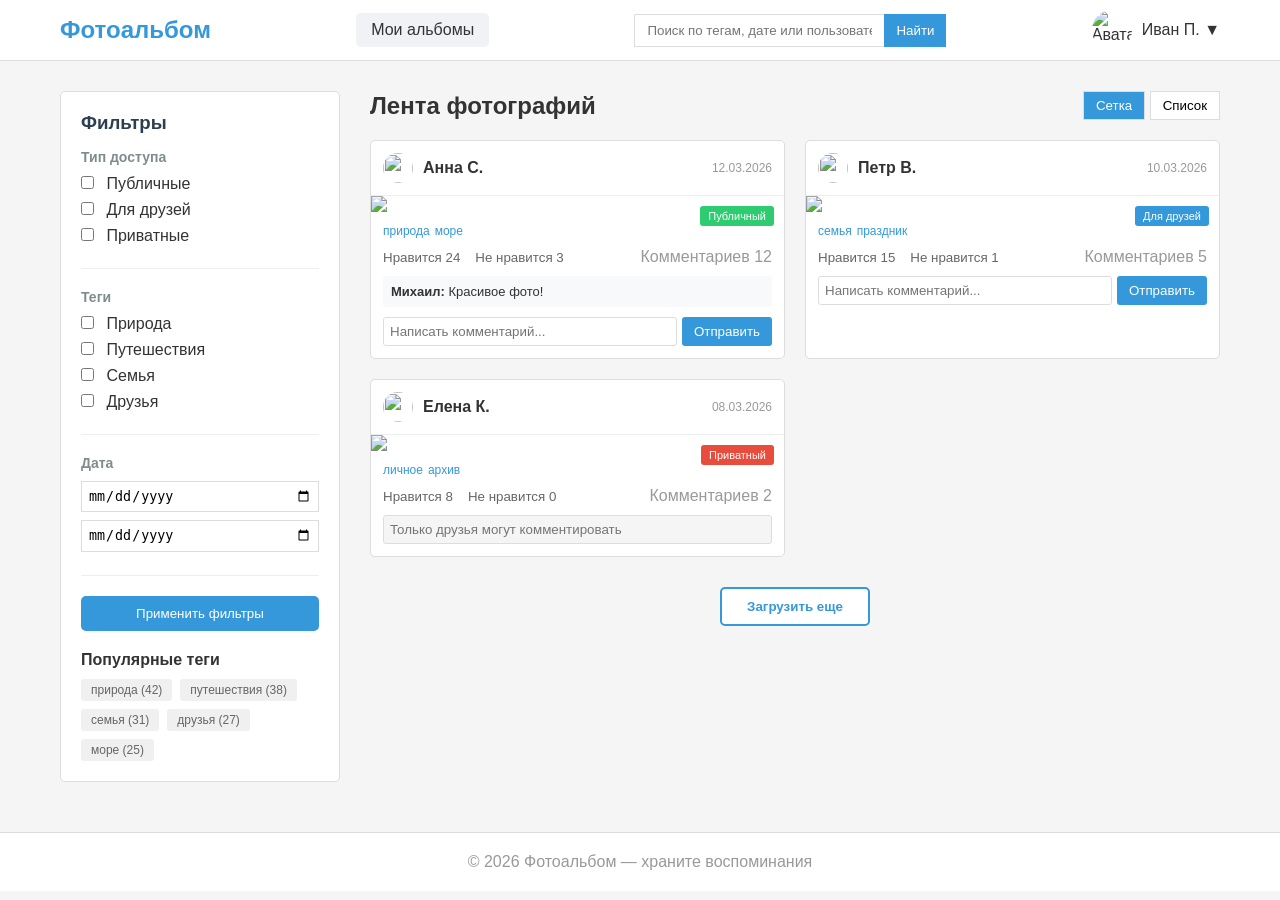
==== src/main/resources/static/index.html @ cc24c9ad "проверить работоспособность sql, донастроить и можно начать полировку" ====
<!DOCTYPE html>
<html lang="ru">
<head>
    <meta charset="UTF-8">
    <meta name="viewport" content="width=device-width, initial-scale=1.0">
    <title>Фотоальбом - Главная</title>
    <link rel="stylesheet" href="style.css">
</head>
<body>
    <header class="header">
        <div class="container header-container">
            <div class="logo">Фотоальбом</div>
            <div class="albums-nav-btn">Мои альбомы</div>
            <div class="search-container">
                <form class="search-form">
                    <input type="text" placeholder="Поиск по тегам, дате или пользователю...">
                    <button>Найти</button>
                </form>
            </div>
            <div class="profile-menu">
                <div class="profile-icon">
                    <img src="https://via.placeholder.com/40" alt="Аватар">
                    <span>Иван П. ▼</span>
                </div>
            </div>
        </div>
    </header>

    <main class="container main-content">
        <aside class="sidebar">
            <div class="filter-section">
                <h3>Фильтры</h3>
                <div class="filter-group">
                    <h4>Тип доступа</h4>
                    <label><input type="checkbox"> Публичные</label>
                    <label><input type="checkbox"> Для друзей</label>
                    <label><input type="checkbox"> Приватные</label>
                </div>
                <div class="filter-group">
                    <h4>Теги</h4>
                    <label><input type="checkbox"> Природа</label>
                    <label><input type="checkbox"> Путешествия</label>
                    <label><input type="checkbox"> Семья</label>
                    <label><input type="checkbox"> Друзья</label>
                </div>
                <div class="filter-group">
                    <h4>Дата</h4>
                    <input type="date" placeholder="От">
                    <input type="date" placeholder="До">
                </div>
                <button class="apply-filters">Применить фильтры</button>
            </div>
            <div class="popular-tags">
                <h4>Популярные теги</h4>
                <div class="tags-cloud">
                    <a href="#" class="tag">природа (42)</a>
                    <a href="#" class="tag">путешествия (38)</a>
                    <a href="#" class="tag">семья (31)</a>
                    <a href="#" class="tag">друзья (27)</a>
                    <a href="#" class="tag">море (25)</a>
                </div>
            </div>
        </aside>

        <section class="feed">
            <div class="feed-header">
                <h2>Лента фотографий</h2>
                <div class="view-toggle">
                    <button class="active">Сетка</button>
                    <button>Список</button>
                </div>
            </div>
            <div class="photo-grid">
                <div class="photo-card">
                    <div class="photo-header">
                        <img src="https://via.placeholder.com/30" class="author-avatar">
                        <span class="author-name">Анна С.</span>
                        <span class="photo-date">12.03.2026</span>
                    </div>
                    <div class="photo-image">
                        <img src="https://via.placeholder.com/300x200">
                        <span class="access-badge public">Публичный</span>
                    </div>
                    <div class="photo-info">
                        <div class="tags">
                            <a href="#" class="tag">природа</a>
                            <a href="#" class="tag">море</a>
                        </div>
                        <div class="photo-stats">
                            <div class="rating">
                                <button class="like-btn">Нравится 24</button>
                                <button class="dislike-btn">Не нравится 3</button>
                            </div>
                            <div class="comments-count">Комментариев 12</div>
                        </div>
                        <div class="photo-comment">
                            <span class="comment-author">Михаил:</span>
                            <span class="comment-text">Красивое фото!</span>
                        </div>
                        <div class="add-comment">
                            <input type="text" placeholder="Написать комментарий...">
                            <button>Отправить</button>
                        </div>
                    </div>
                </div>
                <div class="photo-card">
                    <div class="photo-header">
                        <img src="https://via.placeholder.com/30" class="author-avatar">
                        <span class="author-name">Петр В.</span>
                        <span class="photo-date">10.03.2026</span>
                    </div>
                    <div class="photo-image">
                        <img src="https://via.placeholder.com/300x200">
                        <span class="access-badge friends">Для друзей</span>
                    </div>
                    <div class="photo-info">
                        <div class="tags">
                            <a href="#" class="tag">семья</a>
                            <a href="#" class="tag">праздник</a>
                        </div>
                        <div class="photo-stats">
                            <div class="rating">
                                <button class="like-btn">Нравится 15</button>
                                <button class="dislike-btn">Не нравится 1</button>
                            </div>
                            <div class="comments-count">Комментариев 5</div>
                        </div>
                        <div class="add-comment">
                            <input type="text" placeholder="Написать комментарий...">
                            <button>Отправить</button>
                        </div>
                    </div>
                </div>
                <div class="photo-card">
                    <div class="photo-header">
                        <img src="https://via.placeholder.com/30" class="author-avatar">
                        <span class="author-name">Елена К.</span>
                        <span class="photo-date">08.03.2026</span>
                    </div>
                    <div class="photo-image">
                        <img src="https://via.placeholder.com/300x200">
                        <span class="access-badge private">Приватный</span>
                    </div>
                    <div class="photo-info">
                        <div class="tags">
                            <a href="#" class="tag">личное</a>
                            <a href="#" class="tag">архив</a>
                        </div>
                        <div class="photo-stats">
                            <div class="rating">
                                <button class="like-btn">Нравится 8</button>
                                <button class="dislike-btn">Не нравится 0</button>
                            </div>
                            <div class="comments-count">Комментариев 2</div>
                        </div>
                        <div class="add-comment">
                            <input type="text" placeholder="Только друзья могут комментировать" disabled>
                        </div>
                    </div>
                </div>
            </div>
            <div class="load-more">
                <button>Загрузить еще</button>
            </div>
        </section>
    </main>

    <footer class="footer">
        <div class="container">
            <p>© 2026 Фотоальбом — храните воспоминания</p>
        </div>
    </footer>
</body>
</html>
---- src/main/resources/static/style.css ----
/* ========== ОСНОВНЫЕ СТИЛИ ========== */
* {
    margin: 0;
    padding: 0;
    box-sizing: border-box;
}

body {
    font-family: 'Segoe UI', Tahoma, Geneva, Verdana, sans-serif;
    background-color: #f5f5f5;
    color: #333;
}

.container {
    max-width: 1200px;
    margin: 0 auto;
    padding: 0 20px;
}

/* ========== ШАПКА ========== */
.header {
    background-color: #fff;
    border-bottom: 1px solid #ddd;
    position: sticky;
    top: 0;
    z-index: 100;
}

.header-container {
    display: flex;
    align-items: center;
    justify-content: space-between;
    padding: 10px 20px;
    gap: 20px;
    flex-wrap: wrap;
}

.logo {
    font-size: 24px;
    font-weight: bold;
    color: #3498db;
}

.albums-nav-btn {
    background: #f0f2f5;
    border-radius: 5px;
    padding: 8px 15px;
    cursor: default;
}

.albums-nav-btn.active {
    background: #3498db20;
    color: #3498db;
    font-weight: 500;
}

.search-form {
    display: flex;
}

.search-form input {
    padding: 8px 12px;
    border: 1px solid #ddd;
    border-right: none;
    width: 250px;
}

.search-form button {
    padding: 8px 12px;
    background-color: #3498db;
    color: white;
    border: none;
    cursor: default;
}

.profile-icon {
    display: flex;
    align-items: center;
    gap: 10px;
    cursor: default;
}

.profile-icon img {
    width: 40px;
    height: 40px;
    border-radius: 50%;
}

/* ========== ОСНОВНОЙ КОНТЕНТ ========== */
.main-content {
    display: flex;
    gap: 30px;
    margin-top: 30px;
    min-height: 500px;
}

/* ========== САЙДБАР ========== */
.sidebar {
    flex: 0 0 280px;
    background-color: white;
    border: 1px solid #ddd;
    border-radius: 5px;
    padding: 20px;
}

.filter-section h3 {
    margin-bottom: 15px;
    color: #2c3e50;
}

.filter-group {
    margin-bottom: 20px;
    padding-bottom: 15px;
    border-bottom: 1px solid #eee;
}

.filter-group h4 {
    margin-bottom: 10px;
    color: #7f8c8d;
    font-size: 14px;
}

.filter-group label {
    display: block;
    margin-bottom: 8px;
    cursor: default;
}

.filter-group input[type="checkbox"] {
    margin-right: 8px;
}

.filter-group input[type="date"] {
    width: 100%;
    padding: 6px;
    border: 1px solid #ddd;
    margin-bottom: 8px;
}

.apply-filters {
    width: 100%;
    padding: 10px;
    background-color: #3498db;
    color: white;
    border: none;
    border-radius: 5px;
    cursor: default;
}

.popular-tags {
    margin-top: 20px;
}

.popular-tags h4 {
    margin-bottom: 10px;
}

.tags-cloud {
    display: flex;
    flex-wrap: wrap;
    gap: 8px;
}

.tags-cloud .tag {
    display: inline-block;
    padding: 4px 10px;
    background-color: #f0f0f0;
    border-radius: 3px;
    color: #666;
    text-decoration: none;
    font-size: 12px;
}

/* ========== ЛЕНТА ========== */
.feed {
    flex: 1;
}

.feed-header {
    display: flex;
    justify-content: space-between;
    align-items: center;
    margin-bottom: 20px;
}

.view-toggle button {
    padding: 6px 12px;
    background-color: white;
    border: 1px solid #ddd;
    cursor: default;
}

.view-toggle button.active {
    background-color: #3498db;
    color: white;
}

.photo-grid {
    display: grid;
    grid-template-columns: repeat(auto-fill, minmax(300px, 1fr));
    gap: 20px;
    margin-bottom: 30px;
}

.photo-card {
    background-color: white;
    border: 1px solid #ddd;
    border-radius: 5px;
    overflow: hidden;
}

.photo-header {
    display: flex;
    align-items: center;
    gap: 10px;
    padding: 12px;
    border-bottom: 1px solid #eee;
}

.author-avatar {
    width: 30px;
    height: 30px;
    border-radius: 50%;
}

.author-name {
    font-weight: 600;
}

.photo-date {
    margin-left: auto;
    color: #999;
    font-size: 12px;
}

.photo-image {
    position: relative;
}

.photo-image img {
    width: 100%;
    height: auto;
    display: block;
}

.access-badge {
    position: absolute;
    top: 10px;
    right: 10px;
    padding: 4px 8px;
    border-radius: 3px;
    font-size: 11px;
    color: white;
}

.access-badge.public { background-color: #2ecc71; }
.access-badge.friends { background-color: #3498db; }
.access-badge.private { background-color: #e74c3c; }

.photo-info {
    padding: 12px;
}

.tags {
    display: flex;
    flex-wrap: wrap;
    gap: 5px;
    margin-bottom: 10px;
}

.tags .tag {
    color: #3498db;
    text-decoration: none;
    font-size: 12px;
}

.photo-stats {
    display: flex;
    justify-content: space-between;
    margin-bottom: 10px;
}

.rating {
    display: flex;
    gap: 15px;
}

.like-btn, .dislike-btn {
    background: none;
    border: none;
    cursor: default;
    color: #666;
}

.comments-count {
    color: #999;
}

.photo-comment {
    background-color: #f8f9fa;
    padding: 8px;
    border-radius: 3px;
    margin-bottom: 10px;
    font-size: 13px;
}

.comment-author {
    font-weight: 600;
}

.add-comment {
    display: flex;
    gap: 5px;
}

.add-comment input {
    flex: 1;
    padding: 6px;
    border: 1px solid #ddd;
    border-radius: 3px;
}

.add-comment button {
    padding: 6px 12px;
    background-color: #3498db;
    color: white;
    border: none;
    border-radius: 3px;
    cursor: default;
}

.add-comment input:disabled {
    background-color: #f5f5f5;
}

.load-more {
    text-align: center;
    margin: 30px 0;
}

.load-more button {
    padding: 10px 25px;
    background-color: white;
    border: 2px solid #3498db;
    border-radius: 5px;
    color: #3498db;
    font-weight: 600;
    cursor: default;
}

/* ========== СТРАНИЦА АЛЬБОМОВ ========== */
.album-grid {
    display: grid;
    grid-template-columns: repeat(auto-fill, minmax(280px, 1fr));
    gap: 25px;
    margin-top: 20px;
}

.album-card {
    background: white;
    border: 1px solid #ddd;
    border-radius: 5px;
    overflow: hidden;
}

.album-cover {
    height: 180px;
    background: #e2e8f0;
}

.album-cover img {
    width: 100%;
    height: 100%;
    object-fit: cover;
}

.album-info {
    padding: 15px;
}

.album-title {
    font-weight: 700;
    font-size: 18px;
    margin-bottom: 6px;
}

.album-meta {
    color: #7f8c8d;
    font-size: 13px;
    display: flex;
    gap: 15px;
    margin-top: 8px;
}

.albums-header {
    display: flex;
    justify-content: space-between;
    align-items: center;
    margin-bottom: 25px;
}

.create-album-btn {
    background: #3498db;
    color: white;
    border: none;
    padding: 8px 20px;
    border-radius: 5px;
    font-weight: 600;
    cursor: default;
}

/* ========== СТРАНИЦА ПРОФИЛЯ ========== */
.profile-header-block {
    background: white;
    border: 1px solid #ddd;
    border-radius: 5px;
    padding: 25px;
    margin-bottom: 30px;
    display: flex;
    gap: 30px;
    flex-wrap: wrap;
    align-items: center;
}

.profile-avatar-large {
    width: 120px;
    height: 120px;
    border-radius: 50%;
    border: 3px solid #3498db;
}

.profile-info h2 {
    margin-bottom: 8px;
}

.profile-stats {
    display: flex;
    gap: 30px;
    margin-top: 15px;
}

.stat-number {
    font-size: 24px;
    font-weight: bold;
    color: #3498db;
}

.edit-profile-btn {
    background: #3498db;
    color: white;
    border: none;
    padding: 8px 20px;
    border-radius: 5px;
    margin-top: 15px;
    cursor: default;
}

.profile-tabs {
    display: flex;
    gap: 5px;
    border-bottom: 1px solid #ddd;
    margin-bottom: 25px;
}

.tab-btn {
    background: none;
    border: none;
    padding: 10px 20px;
    cursor: default;
    color: #666;
}

.tab-btn.active {
    color: #3498db;
    border-bottom: 2px solid #3498db;
}

.user-photos-grid {
    display: grid;
    grid-template-columns: repeat(auto-fill, minmax(260px, 1fr));
    gap: 20px;
}

/* ========== АДМИН-ПАНЕЛЬ ========== */
.admin-container {
    display: flex;
    gap: 30px;
    margin-top: 30px;
}

.admin-sidebar {
    flex: 0 0 240px;
    background: white;
    border: 1px solid #ddd;
    padding: 20px;
}

.admin-sidebar h3 {
    margin-bottom: 20px;
    padding-bottom: 10px;
    border-bottom: 2px solid #3498db;
}

.admin-menu-item {
    display: block;
    padding: 10px 12px;
    margin-bottom: 5px;
    color: #333;
    text-decoration: none;
    border-radius: 3px;
    cursor: default;
}

.admin-menu-item.active {
    background: #eef2ff;
    color: #3498db;
    font-weight: 500;
}

.admin-content {
    flex: 1;
    background: white;
    border: 1px solid #ddd;
    padding: 25px;
}

.stats-grid {
    display: grid;
    grid-template-columns: repeat(4, 1fr);
    gap: 20px;
    margin-bottom: 30px;
}

.stat-card {
    background: #f8fafc;
    border: 1px solid #e2e8f0;
    padding: 20px;
    text-align: center;
}

.stat-card .number {
    font-size: 28px;
    font-weight: bold;
    color: #3498db;
}

.users-table {
    width: 100%;
    border-collapse: collapse;
    margin-top: 20px;
}

.users-table th, .users-table td {
    padding: 10px;
    text-align: left;
    border-bottom: 1px solid #eee;
}

.users-table th {
    background: #f8fafc;
    font-weight: 600;
}

.badge {
    padding: 3px 8px;
    border-radius: 3px;
    font-size: 12px;
    background: #eee;
}

.badge.admin {
    background: #fee2e2;
    color: #dc2626;
}

.admin-actions {
    display: flex;
    gap: 8px;
}

.admin-btn {
    padding: 4px 8px;
    border: 1px solid #ddd;
    background: white;
    cursor: default;
    border-radius: 3px;
}

.section-title {
    font-size: 20px;
    margin-bottom: 20px;
}

/* ========== ПОДВАЛ ========== */
.footer {
    background-color: white;
    padding: 20px;
    margin-top: 50px;
    border-top: 1px solid #ddd;
    text-align: center;
    color: #999;
}

/* ========== АДАПТИВНОСТЬ ========== */
@media (max-width: 768px) {
    .main-content, .admin-container {
        flex-direction: column;
    }
    .sidebar, .admin-sidebar {
        width: 100%;
    }
    .photo-grid, .album-grid, .user-photos-grid {
        grid-template-columns: 1fr;
    }
    .stats-grid {
        grid-template-columns: 1fr 1fr;
    }
    .search-form input {
        width: 150px;
    }
}
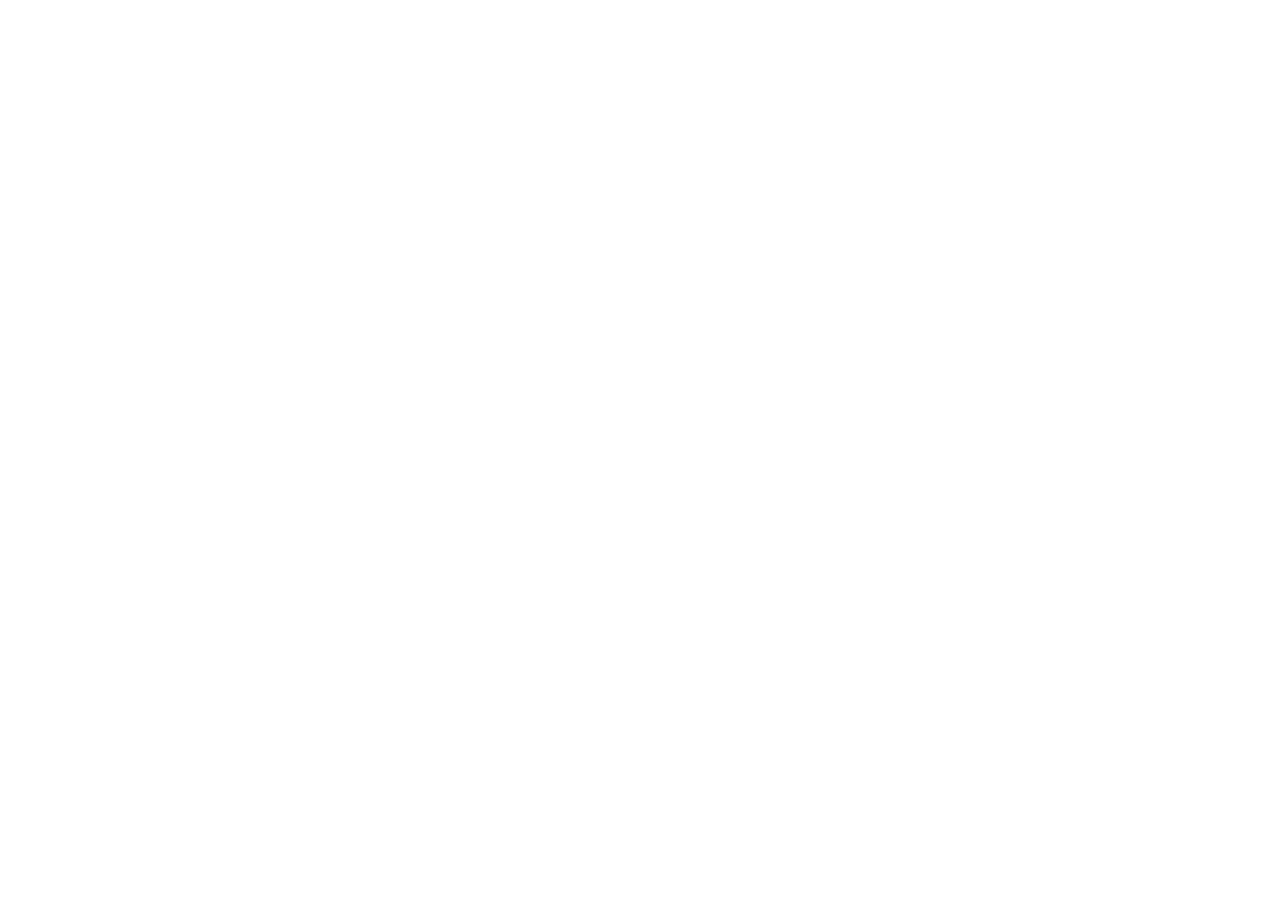
==== commit b69d158f: "проверить работоспособность sql, донастроить и можно начать полировку" ====
--- a/src/main/resources/static/index.html
+++ b/src/main/resources/static/index.html
@@ -1,3 +1,4 @@
+<!--
 <!DOCTYPE html>
 <html lang="ru">
 <head>
@@ -171,4 +172,4 @@
         </div>
     </footer>
 </body>
-</html>+</html>-->
--- a/src/main/resources/static/style.css
+++ b/src/main/resources/static/style.css
@@ -1,4 +1,5 @@
-/* ========== ОСНОВНЫЕ СТИЛИ ========== */
+/*
+!* ========== ОСНОВНЫЕ СТИЛИ ========== *!
 * {
     margin: 0;
     padding: 0;
@@ -17,7 +18,7 @@
     padding: 0 20px;
 }
 
-/* ========== ШАПКА ========== */
+!* ========== ШАПКА ========== *!
 .header {
     background-color: #fff;
     border-bottom: 1px solid #ddd;
@@ -86,7 +87,7 @@
     border-radius: 50%;
 }
 
-/* ========== ОСНОВНОЙ КОНТЕНТ ========== */
+!* ========== ОСНОВНОЙ КОНТЕНТ ========== *!
 .main-content {
     display: flex;
     gap: 30px;
@@ -94,7 +95,7 @@
     min-height: 500px;
 }
 
-/* ========== САЙДБАР ========== */
+!* ========== САЙДБАР ========== *!
 .sidebar {
     flex: 0 0 280px;
     background-color: white;
@@ -171,7 +172,7 @@
     font-size: 12px;
 }
 
-/* ========== ЛЕНТА ========== */
+!* ========== ЛЕНТА ========== *!
 .feed {
     flex: 1;
 }
@@ -348,7 +349,7 @@
     cursor: default;
 }
 
-/* ========== СТРАНИЦА АЛЬБОМОВ ========== */
+!* ========== СТРАНИЦА АЛЬБОМОВ ========== *!
 .album-grid {
     display: grid;
     grid-template-columns: repeat(auto-fill, minmax(280px, 1fr));
@@ -409,7 +410,7 @@
     cursor: default;
 }
 
-/* ========== СТРАНИЦА ПРОФИЛЯ ========== */
+!* ========== СТРАНИЦА ПРОФИЛЯ ========== *!
 .profile-header-block {
     background: white;
     border: 1px solid #ddd;
@@ -481,7 +482,7 @@
     gap: 20px;
 }
 
-/* ========== АДМИН-ПАНЕЛЬ ========== */
+!* ========== АДМИН-ПАНЕЛЬ ========== *!
 .admin-container {
     display: flex;
     gap: 30px;
@@ -591,7 +592,7 @@
     margin-bottom: 20px;
 }
 
-/* ========== ПОДВАЛ ========== */
+!* ========== ПОДВАЛ ========== *!
 .footer {
     background-color: white;
     padding: 20px;
@@ -601,7 +602,7 @@
     color: #999;
 }
 
-/* ========== АДАПТИВНОСТЬ ========== */
+!* ========== АДАПТИВНОСТЬ ========== *!
 @media (max-width: 768px) {
     .main-content, .admin-container {
         flex-direction: column;
@@ -618,4 +619,4 @@
     .search-form input {
         width: 150px;
     }
-}+}*/
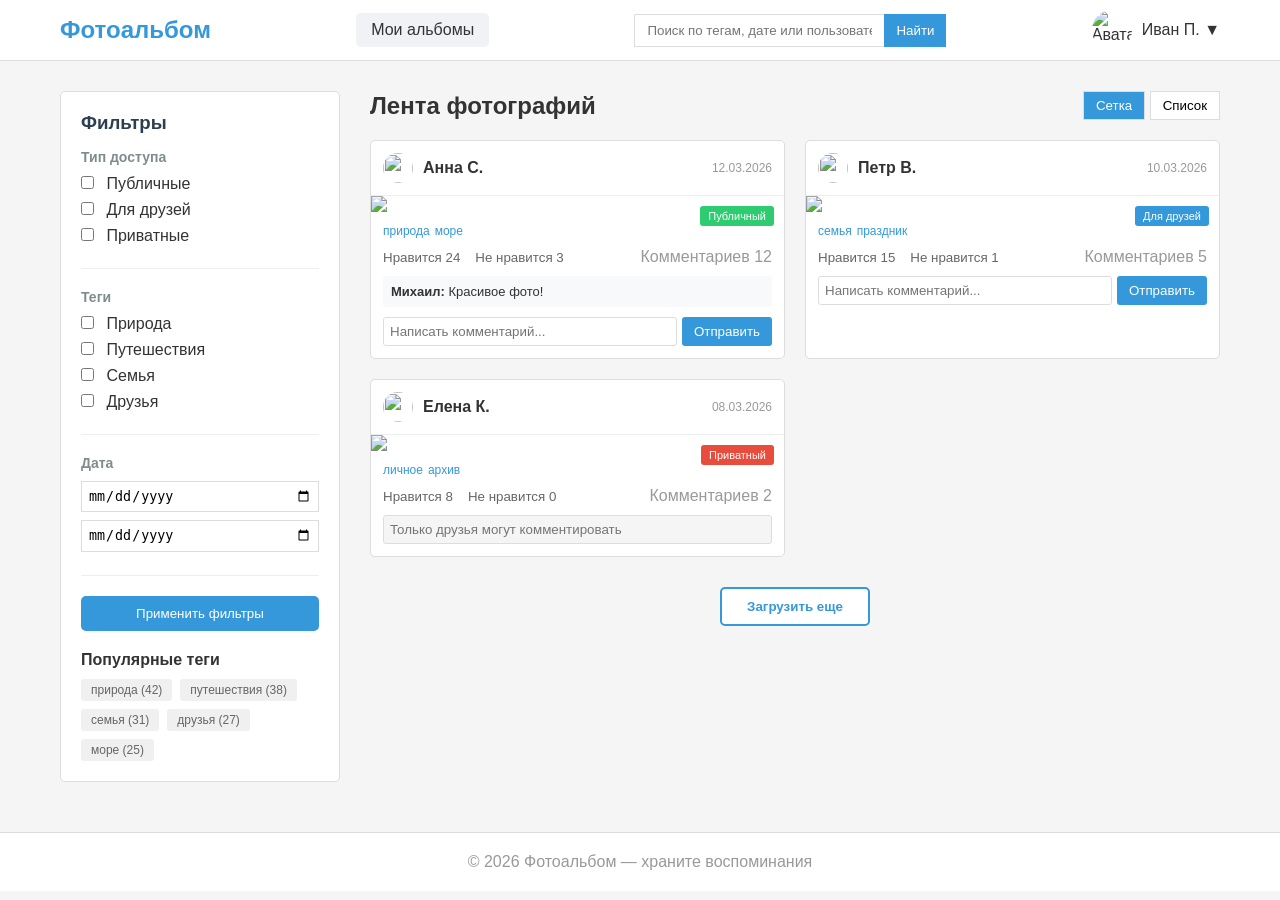
==== commit ca2b583f: "проверить работоспособность sql, донастроить и можно начать полировку" ====
--- a/src/main/resources/static/index.html
+++ b/src/main/resources/static/index.html
@@ -1,4 +1,3 @@
-<!--
 <!DOCTYPE html>
 <html lang="ru">
 <head>
@@ -172,4 +171,4 @@
         </div>
     </footer>
 </body>
-</html>-->
+</html>
--- a/src/main/resources/static/style.css
+++ b/src/main/resources/static/style.css
@@ -1,5 +1,4 @@
-/*
-!* ========== ОСНОВНЫЕ СТИЛИ ========== *!
+/* ========== ОСНОВНЫЕ СТИЛИ ========== */
 * {
     margin: 0;
     padding: 0;
@@ -18,7 +17,7 @@
     padding: 0 20px;
 }
 
-!* ========== ШАПКА ========== *!
+/* ========== ШАПКА ========== */
 .header {
     background-color: #fff;
     border-bottom: 1px solid #ddd;
@@ -87,7 +86,7 @@
     border-radius: 50%;
 }
 
-!* ========== ОСНОВНОЙ КОНТЕНТ ========== *!
+/* ========== ОСНОВНОЙ КОНТЕНТ ========== */
 .main-content {
     display: flex;
     gap: 30px;
@@ -95,7 +94,7 @@
     min-height: 500px;
 }
 
-!* ========== САЙДБАР ========== *!
+/* ========== САЙДБАР ========== */
 .sidebar {
     flex: 0 0 280px;
     background-color: white;
@@ -172,7 +171,7 @@
     font-size: 12px;
 }
 
-!* ========== ЛЕНТА ========== *!
+/* ========== ЛЕНТА ========== */
 .feed {
     flex: 1;
 }
@@ -349,7 +348,7 @@
     cursor: default;
 }
 
-!* ========== СТРАНИЦА АЛЬБОМОВ ========== *!
+/* ========== СТРАНИЦА АЛЬБОМОВ ========== */
 .album-grid {
     display: grid;
     grid-template-columns: repeat(auto-fill, minmax(280px, 1fr));
@@ -410,7 +409,7 @@
     cursor: default;
 }
 
-!* ========== СТРАНИЦА ПРОФИЛЯ ========== *!
+/* ========== СТРАНИЦА ПРОФИЛЯ ========== */
 .profile-header-block {
     background: white;
     border: 1px solid #ddd;
@@ -482,7 +481,7 @@
     gap: 20px;
 }
 
-!* ========== АДМИН-ПАНЕЛЬ ========== *!
+/* ========== АДМИН-ПАНЕЛЬ ========== */
 .admin-container {
     display: flex;
     gap: 30px;
@@ -592,7 +591,7 @@
     margin-bottom: 20px;
 }
 
-!* ========== ПОДВАЛ ========== *!
+/* ========== ПОДВАЛ ========== */
 .footer {
     background-color: white;
     padding: 20px;
@@ -602,7 +601,7 @@
     color: #999;
 }
 
-!* ========== АДАПТИВНОСТЬ ========== *!
+/* ========== АДАПТИВНОСТЬ ========== */
 @media (max-width: 768px) {
     .main-content, .admin-container {
         flex-direction: column;
@@ -619,4 +618,4 @@
     .search-form input {
         width: 150px;
     }
-}*/
+}
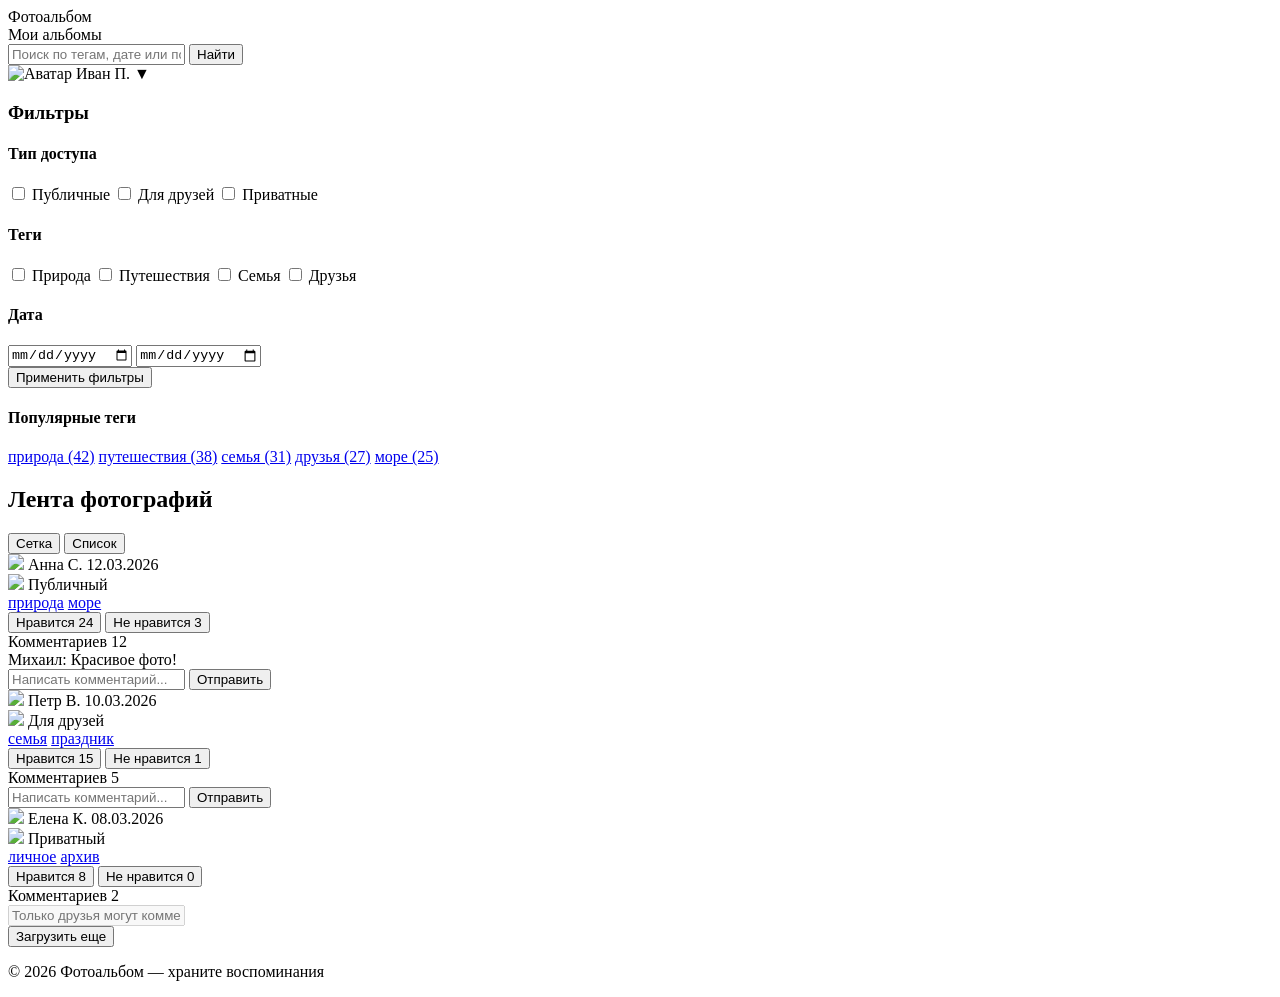
==== commit e926fadd: "мапинг исправлен, юрлы исправлены не комитьте апликейшн пропиртис, перед настройками эмейла пока вст" ====
--- a/src/main/resources/static/index.html
+++ b/src/main/resources/static/index.html
@@ -4,7 +4,7 @@
     <meta charset="UTF-8">
     <meta name="viewport" content="width=device-width, initial-scale=1.0">
     <title>Фотоальбом - Главная</title>
-    <link rel="stylesheet" href="style.css">
+    <link rel="stylesheet" href="/css/style.css">
 </head>
 <body>
     <header class="header">
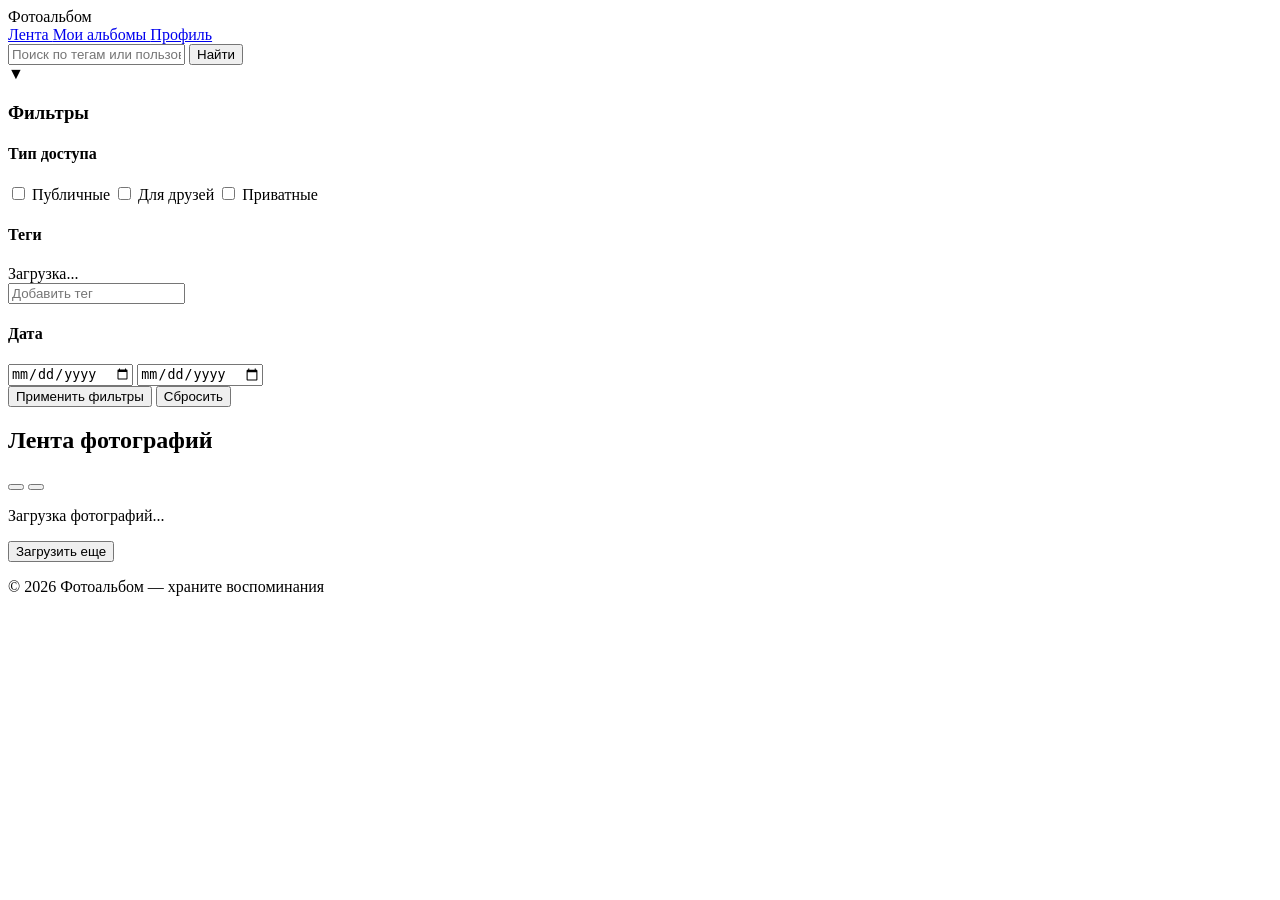
==== commit 568a98d4: "фронт поменян" ====
--- a/src/main/resources/static/index.html
+++ b/src/main/resources/static/index.html
@@ -7,168 +7,108 @@
     <link rel="stylesheet" href="/css/style.css">
 </head>
 <body>
-    <header class="header">
-        <div class="container header-container">
-            <div class="logo">Фотоальбом</div>
-            <div class="albums-nav-btn">Мои альбомы</div>
-            <div class="search-container">
-                <form class="search-form">
-                    <input type="text" placeholder="Поиск по тегам, дате или пользователю...">
-                    <button>Найти</button>
-                </form>
+<header class="header">
+    <div class="container header-container">
+        <div class="logo">
+            <span class="logo-icon"><!-- SVG logo --></span>
+            Фотоальбом
+        </div>
+        <nav class="header-nav">
+            <a href="/index.html" class="nav-link active">
+                <span class="nav-icon"><!-- SVG home --></span>
+                Лента
+            </a>
+            <a href="/albums.html" class="nav-link">
+                <span class="nav-icon"><!-- SVG albums --></span>
+                Мои альбомы
+            </a>
+            <a href="/profile.html" class="nav-link">
+                <span class="nav-icon"><!-- SVG profile --></span>
+                Профиль
+            </a>
+        </nav>
+        <div class="search-container">
+            <form class="search-form" id="searchForm">
+                <span class="search-icon"><!-- SVG search --></span>
+                <input type="text" id="searchInput" placeholder="Поиск по тегам или пользователю...">
+                <button type="submit">Найти</button>
+            </form>
+        </div>
+        <div class="profile-menu">
+            <div class="profile-icon" id="userMenu">
+                <span class="avatar-placeholder"><!-- SVG avatar --></span>
+                <span id="currentUserName">▼</span>
             </div>
-            <div class="profile-menu">
-                <div class="profile-icon">
-                    <img src="https://via.placeholder.com/40" alt="Аватар">
-                    <span>Иван П. ▼</span>
-                </div>
+            <div class="profile-dropdown" id="profileDropdown" style="display:none;">
+                <a href="/profile.html">
+                    <span class="dropdown-icon"><!-- SVG profile --></span>
+                    Профиль
+                </a>
+                <a href="#" id="logoutBtn">
+                    <span class="dropdown-icon"><!-- SVG logout --></span>
+                    Выйти
+                </a>
             </div>
         </div>
-    </header>
+    </div>
+</header>
 
-    <main class="container main-content">
-        <aside class="sidebar">
-            <div class="filter-section">
-                <h3>Фильтры</h3>
-                <div class="filter-group">
-                    <h4>Тип доступа</h4>
-                    <label><input type="checkbox"> Публичные</label>
-                    <label><input type="checkbox"> Для друзей</label>
-                    <label><input type="checkbox"> Приватные</label>
+<main class="container main-content">
+    <aside class="sidebar">
+        <div class="filter-section">
+            <h3>Фильтры</h3>
+            <div class="filter-group">
+                <h4>Тип доступа</h4>
+                <label><input type="checkbox" class="filter-privacy" value="PUBLIC"> Публичные</label>
+                <label><input type="checkbox" class="filter-privacy" value="FRIENDS"> Для друзей</label>
+                <label><input type="checkbox" class="filter-privacy" value="PRIVATE"> Приватные</label>
+            </div>
+            <div class="filter-group">
+                <h4>Теги</h4>
+                <div id="tagsCloud" class="tags-cloud">
+                    <span>Загрузка...</span>
                 </div>
-                <div class="filter-group">
-                    <h4>Теги</h4>
-                    <label><input type="checkbox"> Природа</label>
-                    <label><input type="checkbox"> Путешествия</label>
-                    <label><input type="checkbox"> Семья</label>
-                    <label><input type="checkbox"> Друзья</label>
-                </div>
-                <div class="filter-group">
-                    <h4>Дата</h4>
-                    <input type="date" placeholder="От">
-                    <input type="date" placeholder="До">
-                </div>
-                <button class="apply-filters">Применить фильтры</button>
+                <input type="text" id="tagFilterInput" class="form-input" placeholder="Добавить тег">
             </div>
-            <div class="popular-tags">
-                <h4>Популярные теги</h4>
-                <div class="tags-cloud">
-                    <a href="#" class="tag">природа (42)</a>
-                    <a href="#" class="tag">путешествия (38)</a>
-                    <a href="#" class="tag">семья (31)</a>
-                    <a href="#" class="tag">друзья (27)</a>
-                    <a href="#" class="tag">море (25)</a>
-                </div>
+            <div class="filter-group">
+                <h4>Дата</h4>
+                <input type="date" id="filterDateFrom">
+                <input type="date" id="filterDateTo">
             </div>
-        </aside>
+            <button class="btn-primary btn-full" id="applyFiltersBtn">Применить фильтры</button>
+            <button class="btn-secondary btn-full" id="resetFiltersBtn">Сбросить</button>
+        </div>
+    </aside>
 
-        <section class="feed">
-            <div class="feed-header">
-                <h2>Лента фотографий</h2>
-                <div class="view-toggle">
-                    <button class="active">Сетка</button>
-                    <button>Список</button>
-                </div>
+    <section class="feed">
+        <div class="feed-header">
+            <h2>Лента фотографий</h2>
+            <div class="view-toggle">
+                <button class="active" data-view="grid">
+                    <span class="view-icon"><!-- SVG grid --></span>
+                </button>
+                <button data-view="list">
+                    <span class="view-icon"><!-- SVG list --></span>
+                </button>
             </div>
-            <div class="photo-grid">
-                <div class="photo-card">
-                    <div class="photo-header">
-                        <img src="https://via.placeholder.com/30" class="author-avatar">
-                        <span class="author-name">Анна С.</span>
-                        <span class="photo-date">12.03.2026</span>
-                    </div>
-                    <div class="photo-image">
-                        <img src="https://via.placeholder.com/300x200">
-                        <span class="access-badge public">Публичный</span>
-                    </div>
-                    <div class="photo-info">
-                        <div class="tags">
-                            <a href="#" class="tag">природа</a>
-                            <a href="#" class="tag">море</a>
-                        </div>
-                        <div class="photo-stats">
-                            <div class="rating">
-                                <button class="like-btn">Нравится 24</button>
-                                <button class="dislike-btn">Не нравится 3</button>
-                            </div>
-                            <div class="comments-count">Комментариев 12</div>
-                        </div>
-                        <div class="photo-comment">
-                            <span class="comment-author">Михаил:</span>
-                            <span class="comment-text">Красивое фото!</span>
-                        </div>
-                        <div class="add-comment">
-                            <input type="text" placeholder="Написать комментарий...">
-                            <button>Отправить</button>
-                        </div>
-                    </div>
-                </div>
-                <div class="photo-card">
-                    <div class="photo-header">
-                        <img src="https://via.placeholder.com/30" class="author-avatar">
-                        <span class="author-name">Петр В.</span>
-                        <span class="photo-date">10.03.2026</span>
-                    </div>
-                    <div class="photo-image">
-                        <img src="https://via.placeholder.com/300x200">
-                        <span class="access-badge friends">Для друзей</span>
-                    </div>
-                    <div class="photo-info">
-                        <div class="tags">
-                            <a href="#" class="tag">семья</a>
-                            <a href="#" class="tag">праздник</a>
-                        </div>
-                        <div class="photo-stats">
-                            <div class="rating">
-                                <button class="like-btn">Нравится 15</button>
-                                <button class="dislike-btn">Не нравится 1</button>
-                            </div>
-                            <div class="comments-count">Комментариев 5</div>
-                        </div>
-                        <div class="add-comment">
-                            <input type="text" placeholder="Написать комментарий...">
-                            <button>Отправить</button>
-                        </div>
-                    </div>
-                </div>
-                <div class="photo-card">
-                    <div class="photo-header">
-                        <img src="https://via.placeholder.com/30" class="author-avatar">
-                        <span class="author-name">Елена К.</span>
-                        <span class="photo-date">08.03.2026</span>
-                    </div>
-                    <div class="photo-image">
-                        <img src="https://via.placeholder.com/300x200">
-                        <span class="access-badge private">Приватный</span>
-                    </div>
-                    <div class="photo-info">
-                        <div class="tags">
-                            <a href="#" class="tag">личное</a>
-                            <a href="#" class="tag">архив</a>
-                        </div>
-                        <div class="photo-stats">
-                            <div class="rating">
-                                <button class="like-btn">Нравится 8</button>
-                                <button class="dislike-btn">Не нравится 0</button>
-                            </div>
-                            <div class="comments-count">Комментариев 2</div>
-                        </div>
-                        <div class="add-comment">
-                            <input type="text" placeholder="Только друзья могут комментировать" disabled>
-                        </div>
-                    </div>
-                </div>
-            </div>
-            <div class="load-more">
-                <button>Загрузить еще</button>
-            </div>
-        </section>
-    </main>
+        </div>
+        <div class="photo-grid" id="photoGrid">
+            <p>Загрузка фотографий...</p>
+        </div>
+        <div class="load-more" id="loadMoreContainer">
+            <button id="loadMoreBtn">Загрузить еще</button>
+        </div>
+    </section>
+</main>
 
-    <footer class="footer">
-        <div class="container">
-            <p>© 2026 Фотоальбом — храните воспоминания</p>
-        </div>
-    </footer>
+<footer class="footer">
+    <div class="container">
+        <p>© 2026 Фотоальбом — храните воспоминания</p>
+    </div>
+</footer>
+
+<script src="/js/api.js"></script>
+<script src="/js/modal.js"></script>
+<script src="/js/index.js"></script>
 </body>
 </html>
